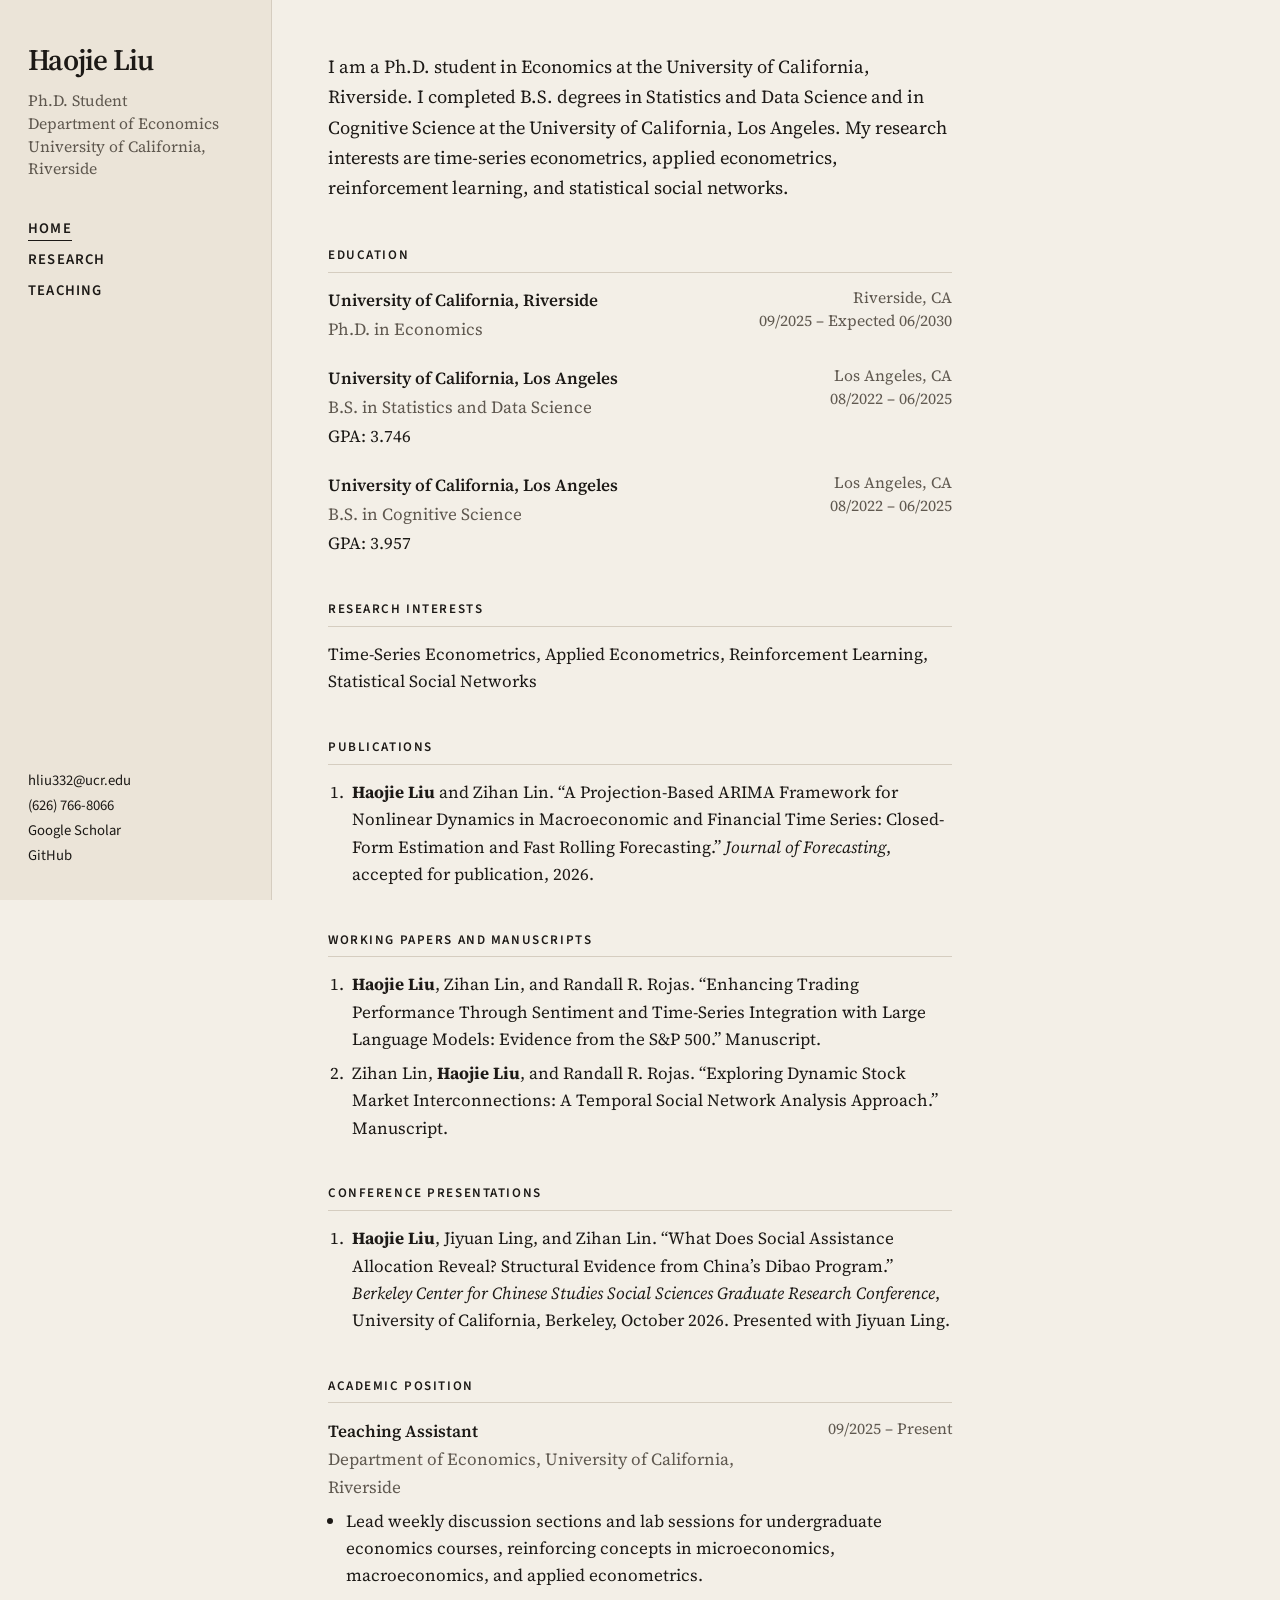
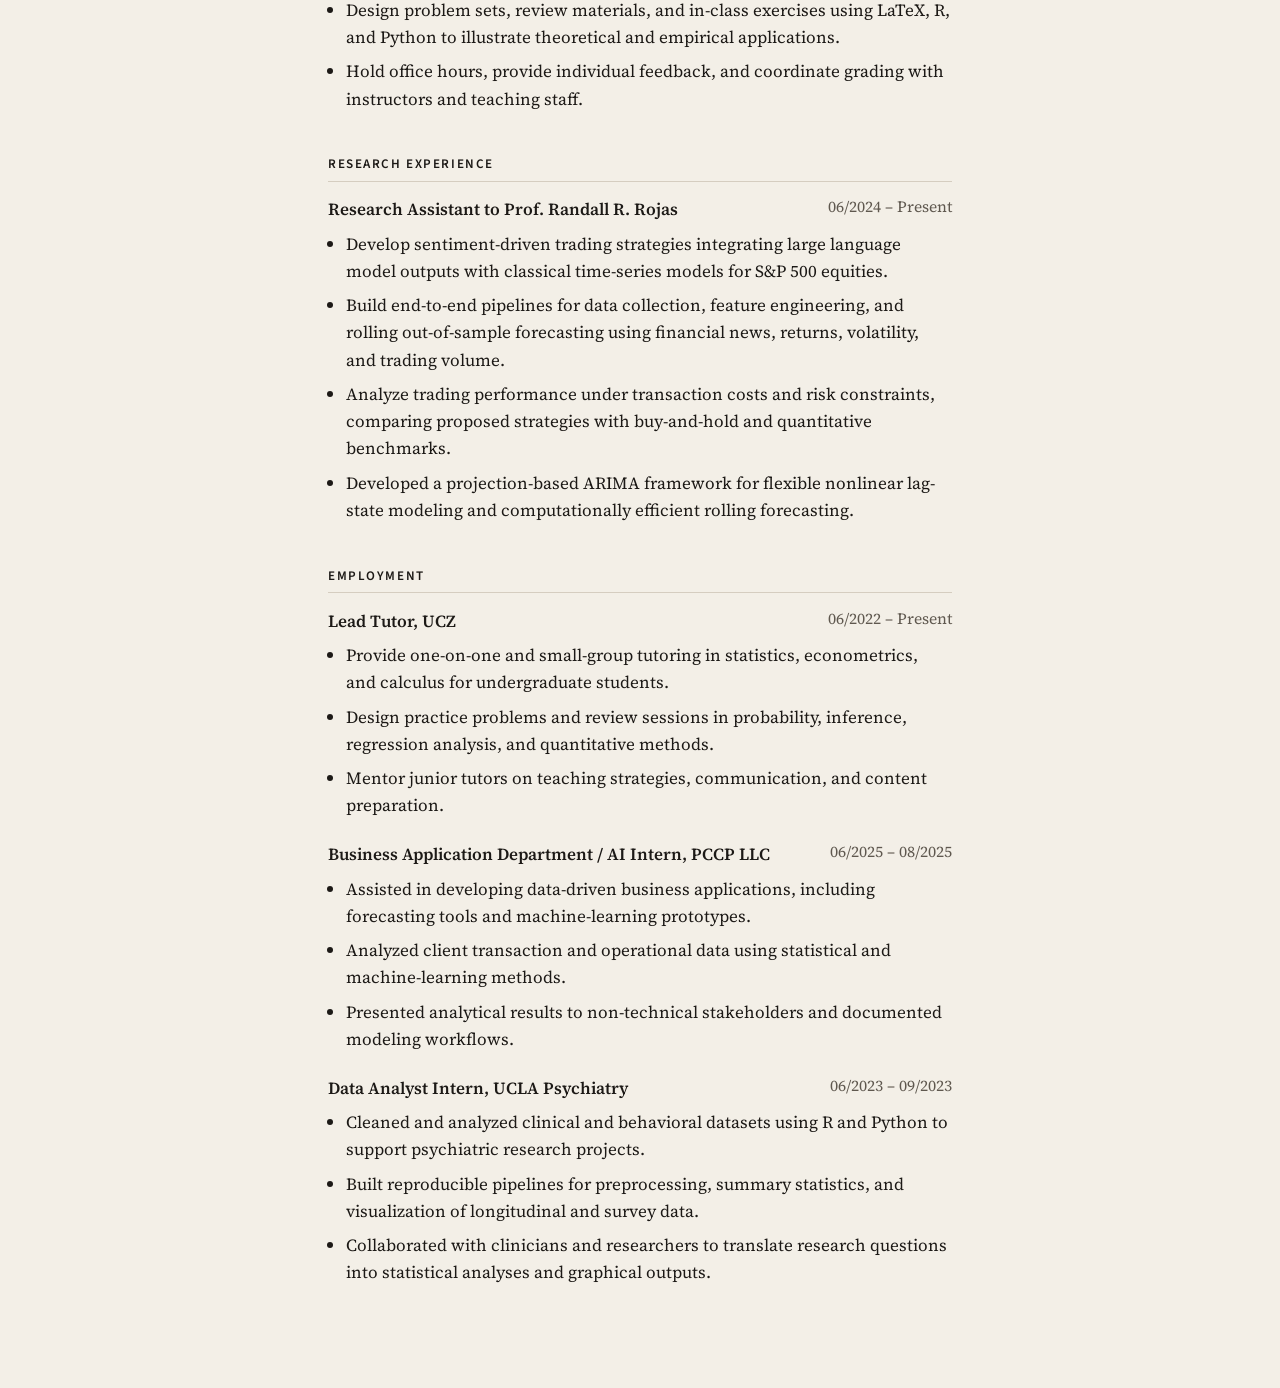
==== index.html @ 84b4c314 "Add a basic academic personal site for GitHub Pages. Home includes a short introduction and the CV. " ====
<!DOCTYPE html>
<html lang="en">
<head>
  <meta charset="utf-8">
  <meta name="viewport" content="width=device-width, initial-scale=1">
  <title>Haojie Liu</title>
  <meta name="description" content="Haojie Liu is a Ph.D. student in Economics at the University of California, Riverside.">
  <meta property="og:title" content="Haojie Liu">
  <meta property="og:description" content="Ph.D. student in Economics at the University of California, Riverside.">
  <meta property="og:type" content="website">
  <meta property="og:url" content="https://gingerbread1213.github.io/">
  <link rel="icon" href="favicon.svg" type="image/svg+xml">
  <link rel="preconnect" href="https://fonts.googleapis.com">
  <link rel="preconnect" href="https://fonts.gstatic.com" crossorigin>
  <link href="https://fonts.googleapis.com/css2?family=Source+Sans+3:wght@400;600&family=Source+Serif+4:ital,opsz,wght@0,8..60,400;0,8..60,600;1,8..60,400&display=swap" rel="stylesheet">
  <link rel="stylesheet" href="styles.css">
</head>
<body>
  <div class="layout">
    <aside class="sidebar">
      <div>
        <p class="name"><a href="index.html">Haojie Liu</a></p>
        <p class="role">Ph.D. Student<br>Department of Economics<br>University of California, Riverside</p>
        <nav class="nav" aria-label="Primary">
          <a href="index.html" aria-current="page">Home</a>
          <a href="research/">Research</a>
          <a href="teaching/">Teaching</a>
        </nav>
      </div>
      <ul class="contacts">
        <li><a href="mailto:hliu332@ucr.edu">hliu332@ucr.edu</a></li>
        <li><a href="tel:+16267668066">(626) 766-8066</a></li>
        <li><a href="https://scholar.google.com/citations?user=C337uh8AAAAJ&amp;hl=en">Google Scholar</a></li>
        <li><a href="https://github.com/Gingerbread1213">GitHub</a></li>
      </ul>
    </aside>

    <main class="content">
      <header class="print-only">
        <h1>Haojie Liu</h1>
        <p>
          University of California, Riverside · Department of Economics<br>
          hliu332@ucr.edu · (626) 766-8066 · github.com/Gingerbread1213
        </p>
      </header>

      <p class="lede">
        I am a Ph.D. student in Economics at the University of California, Riverside.
        I completed B.S. degrees in Statistics and Data Science and in Cognitive Science
        at the University of California, Los Angeles. My research interests are
        time-series econometrics, applied econometrics, reinforcement learning,
        and statistical social networks.
      </p>

      <h2>Education</h2>

      <article class="entry">
        <div class="entry-head">
          <div>
            <div class="entry-title">University of California, Riverside</div>
            <div class="detail">Ph.D. in Economics</div>
          </div>
          <div class="meta">
            <div>Riverside, CA</div>
            <div>09/2025 – Expected 06/2030</div>
          </div>
        </div>
      </article>

      <article class="entry">
        <div class="entry-head">
          <div>
            <div class="entry-title">University of California, Los Angeles</div>
            <div class="detail">B.S. in Statistics and Data Science</div>
            <p class="gpa">GPA: 3.746</p>
          </div>
          <div class="meta">
            <div>Los Angeles, CA</div>
            <div>08/2022 – 06/2025</div>
          </div>
        </div>
      </article>

      <article class="entry">
        <div class="entry-head">
          <div>
            <div class="entry-title">University of California, Los Angeles</div>
            <div class="detail">B.S. in Cognitive Science</div>
            <p class="gpa">GPA: 3.957</p>
          </div>
          <div class="meta">
            <div>Los Angeles, CA</div>
            <div>08/2022 – 06/2025</div>
          </div>
        </div>
      </article>

      <h2>Research Interests</h2>
      <p class="interests">Time-Series Econometrics, Applied Econometrics, Reinforcement Learning, Statistical Social Networks</p>

      <h2>Publications</h2>
      <ol class="papers">
        <li>
          <strong>Haojie Liu</strong> and Zihan Lin.
          “A Projection-Based ARIMA Framework for Nonlinear Dynamics in Macroeconomic and Financial Time Series: Closed-Form Estimation and Fast Rolling Forecasting.”
          <em>Journal of Forecasting</em>, accepted for publication, 2026.
        </li>
      </ol>

      <h2>Working Papers and Manuscripts</h2>
      <ol class="papers">
        <li>
          <strong>Haojie Liu</strong>, Zihan Lin, and Randall R. Rojas.
          “Enhancing Trading Performance Through Sentiment and Time-Series Integration with Large Language Models: Evidence from the S&amp;P 500.”
          Manuscript.
        </li>
        <li>
          Zihan Lin, <strong>Haojie Liu</strong>, and Randall R. Rojas.
          “Exploring Dynamic Stock Market Interconnections: A Temporal Social Network Analysis Approach.”
          Manuscript.
        </li>
      </ol>

      <h2>Conference Presentations</h2>
      <ol class="papers">
        <li>
          <strong>Haojie Liu</strong>, Jiyuan Ling, and Zihan Lin.
          “What Does Social Assistance Allocation Reveal? Structural Evidence from China’s Dibao Program.”
          <em>Berkeley Center for Chinese Studies Social Sciences Graduate Research Conference</em>,
          University of California, Berkeley, October 2026.
          Presented with Jiyuan Ling.
        </li>
      </ol>

      <h2>Academic Position</h2>
      <article class="entry">
        <div class="entry-head">
          <div>
            <div class="entry-title">Teaching Assistant</div>
            <div class="detail">Department of Economics, University of California, Riverside</div>
          </div>
          <div class="meta">09/2025 – Present</div>
        </div>
        <ul class="bullets">
          <li>Lead weekly discussion sections and lab sessions for undergraduate economics courses, reinforcing concepts in microeconomics, macroeconomics, and applied econometrics.</li>
          <li>Design problem sets, review materials, and in-class exercises using LaTeX, R, and Python to illustrate theoretical and empirical applications.</li>
          <li>Hold office hours, provide individual feedback, and coordinate grading with instructors and teaching staff.</li>
        </ul>
      </article>

      <h2>Research Experience</h2>
      <article class="entry">
        <div class="entry-head">
          <div>
            <div class="entry-title">Research Assistant to Prof. Randall R. Rojas</div>
          </div>
          <div class="meta">06/2024 – Present</div>
        </div>
        <ul class="bullets">
          <li>Develop sentiment-driven trading strategies integrating large language model outputs with classical time-series models for S&amp;P 500 equities.</li>
          <li>Build end-to-end pipelines for data collection, feature engineering, and rolling out-of-sample forecasting using financial news, returns, volatility, and trading volume.</li>
          <li>Analyze trading performance under transaction costs and risk constraints, comparing proposed strategies with buy-and-hold and quantitative benchmarks.</li>
          <li>Developed a projection-based ARIMA framework for flexible nonlinear lag-state modeling and computationally efficient rolling forecasting.</li>
        </ul>
      </article>

      <h2>Employment</h2>
      <article class="entry">
        <div class="entry-head">
          <div>
            <div class="entry-title">Lead Tutor, UCZ</div>
          </div>
          <div class="meta">06/2022 – Present</div>
        </div>
        <ul class="bullets">
          <li>Provide one-on-one and small-group tutoring in statistics, econometrics, and calculus for undergraduate students.</li>
          <li>Design practice problems and review sessions in probability, inference, regression analysis, and quantitative methods.</li>
          <li>Mentor junior tutors on teaching strategies, communication, and content preparation.</li>
        </ul>
      </article>

      <article class="entry">
        <div class="entry-head">
          <div>
            <div class="entry-title">Business Application Department / AI Intern, PCCP LLC</div>
          </div>
          <div class="meta">06/2025 – 08/2025</div>
        </div>
        <ul class="bullets">
          <li>Assisted in developing data-driven business applications, including forecasting tools and machine-learning prototypes.</li>
          <li>Analyzed client transaction and operational data using statistical and machine-learning methods.</li>
          <li>Presented analytical results to non-technical stakeholders and documented modeling workflows.</li>
        </ul>
      </article>

      <article class="entry">
        <div class="entry-head">
          <div>
            <div class="entry-title">Data Analyst Intern, UCLA Psychiatry</div>
          </div>
          <div class="meta">06/2023 – 09/2023</div>
        </div>
        <ul class="bullets">
          <li>Cleaned and analyzed clinical and behavioral datasets using R and Python to support psychiatric research projects.</li>
          <li>Built reproducible pipelines for preprocessing, summary statistics, and visualization of longitudinal and survey data.</li>
          <li>Collaborated with clinicians and researchers to translate research questions into statistical analyses and graphical outputs.</li>
        </ul>
      </article>
    </main>
  </div>
</body>
</html>
---- styles.css ----
:root {
  --bg: #f3efe7;
  --side: #ebe4d8;
  --ink: #1c1916;
  --muted: #5f584f;
  --line: #d5cdc0;
  --link: #1a4f86;
  --serif: "Source Serif 4", "Iowan Old Style", Palatino, "Palatino Linotype", Georgia, serif;
  --sans: "Source Sans 3", "Helvetica Neue", Helvetica, Arial, sans-serif;
}

* {
  box-sizing: border-box;
}

html {
  scroll-behavior: smooth;
}

body {
  margin: 0;
  background: var(--bg);
  color: var(--ink);
  font-family: var(--serif);
  font-size: 1.0625rem;
  line-height: 1.6;
}

a {
  color: var(--link);
  text-underline-offset: 0.15em;
}

a:hover {
  color: #0e335c;
}

.layout {
  display: grid;
  grid-template-columns: 272px minmax(0, 1fr);
  min-height: 100vh;
}

.sidebar {
  position: sticky;
  top: 0;
  display: flex;
  flex-direction: column;
  height: 100vh;
  padding: 2.75rem 1.75rem 2rem;
  background: var(--side);
  border-right: 1px solid var(--line);
}

.name {
  margin: 0;
  font-size: 1.85rem;
  font-weight: 600;
  letter-spacing: -0.025em;
  line-height: 1.1;
}

.name a {
  color: inherit;
  text-decoration: none;
}

.role {
  margin: 0.85rem 0 0;
  color: var(--muted);
  font-size: 0.98rem;
  line-height: 1.45;
}

.nav {
  display: flex;
  flex-direction: column;
  gap: 0.45rem;
  margin-top: 2.25rem;
}

.nav a {
  width: fit-content;
  color: var(--ink);
  font-family: var(--sans);
  font-size: 0.92rem;
  font-weight: 600;
  letter-spacing: 0.08em;
  text-decoration: none;
  text-transform: uppercase;
}

.nav a[aria-current="page"] {
  box-shadow: inset 0 -1px 0 var(--ink);
}

.contacts {
  margin: auto 0 0;
  padding: 0;
  list-style: none;
  font-family: var(--sans);
  font-size: 0.92rem;
  line-height: 1.7;
}

.contacts a {
  color: var(--ink);
  text-decoration: none;
}

.contacts a:hover {
  color: var(--link);
  text-decoration: underline;
}

.content {
  max-width: 46rem;
  padding: 3.25rem 3.5rem 5rem;
}

.lede {
  margin: 0;
  font-size: 1.15rem;
  line-height: 1.65;
}

h2 {
  margin: 2.6rem 0 0.9rem;
  padding-bottom: 0.35rem;
  border-bottom: 1px solid var(--line);
  font-family: var(--sans);
  font-size: 0.82rem;
  font-weight: 600;
  letter-spacing: 0.12em;
  text-transform: uppercase;
}

h2:first-child {
  margin-top: 0;
}

.interests {
  margin: 0;
}

.entry {
  margin: 0 0 1.35rem;
}

.entry-head {
  display: flex;
  justify-content: space-between;
  gap: 1.5rem;
}

.entry-title {
  font-weight: 600;
}

.detail,
.meta,
.venue,
.note {
  color: var(--muted);
}

.meta {
  flex: 0 0 auto;
  text-align: right;
  font-size: 0.98rem;
  line-height: 1.45;
}

.detail {
  margin-top: 0.1rem;
}

.gpa {
  margin: 0.15rem 0 0;
}

.bullets,
.papers {
  margin: 0.45rem 0 0;
  padding-left: 1.15rem;
}

.bullets li + li,
.papers li + li {
  margin-top: 0.45rem;
}

.papers {
  padding-left: 1.25rem;
}

.papers li {
  padding-left: 0.25rem;
}

.authors,
.title,
.venue {
  display: inline;
}

.title {
  font-style: italic;
}

.print-only {
  display: none;
}

@media (max-width: 820px) {
  .layout {
    grid-template-columns: 1fr;
  }

  .sidebar {
    position: static;
    height: auto;
    padding: 1.75rem 1.25rem 1.5rem;
    border-right: 0;
    border-bottom: 1px solid var(--line);
  }

  .nav {
    flex-direction: row;
    flex-wrap: wrap;
    gap: 0.4rem 1.15rem;
    margin-top: 1.35rem;
  }

  .contacts {
    margin-top: 1.35rem;
  }

  .content {
    padding: 1.75rem 1.25rem 3.5rem;
  }

  .entry-head {
    flex-direction: column;
    gap: 0.2rem;
  }

  .meta {
    text-align: left;
  }
}

@media print {
  body {
    background: white;
    font-size: 11pt;
  }

  .sidebar {
    display: none;
  }

  .layout {
    display: block;
  }

  .content {
    max-width: none;
    padding: 0;
  }

  .print-only {
    display: block;
    margin-bottom: 1.25rem;
  }

  .print-only h1 {
    margin: 0;
    font-size: 18pt;
  }

  .print-only p {
    margin: 0.35rem 0 0;
  }

  a {
    color: inherit;
    text-decoration: none;
  }

  h2 {
    break-after: avoid;
  }

  .entry,
  .papers li {
    break-inside: avoid;
  }
}
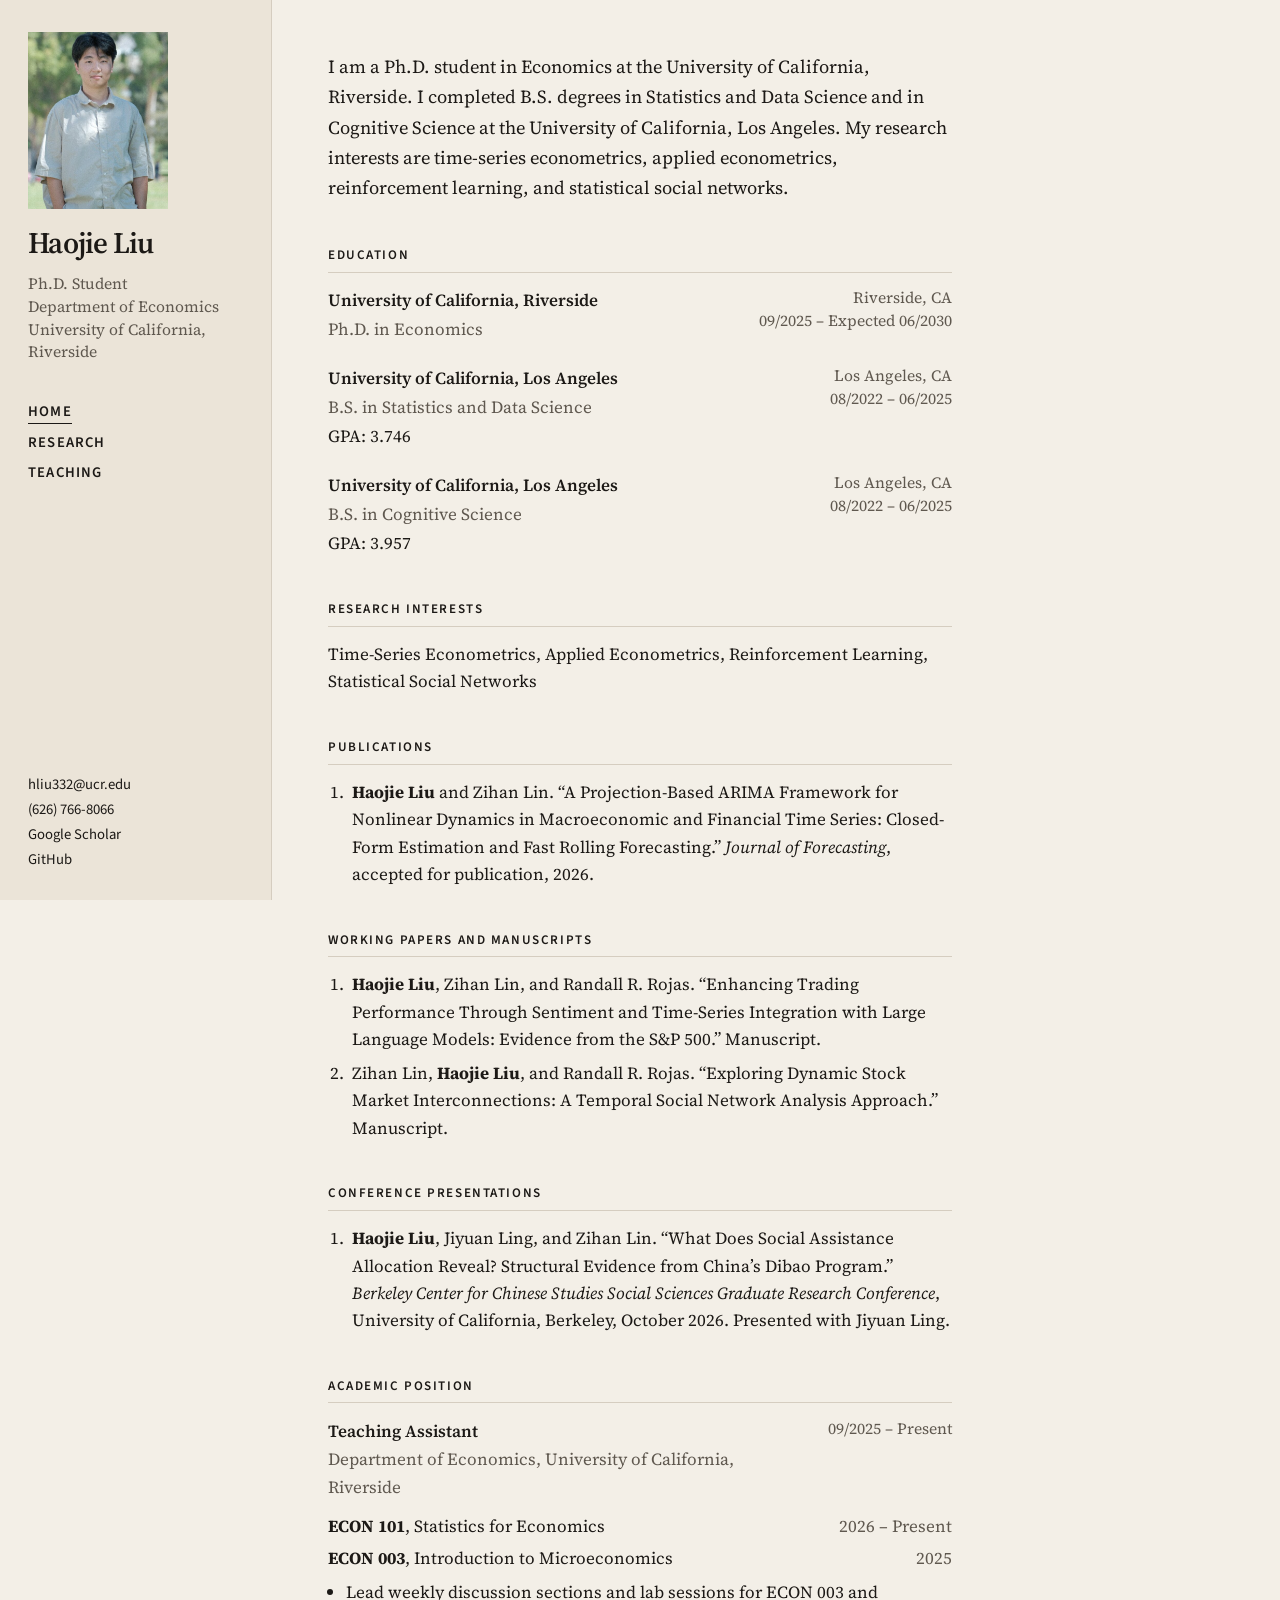
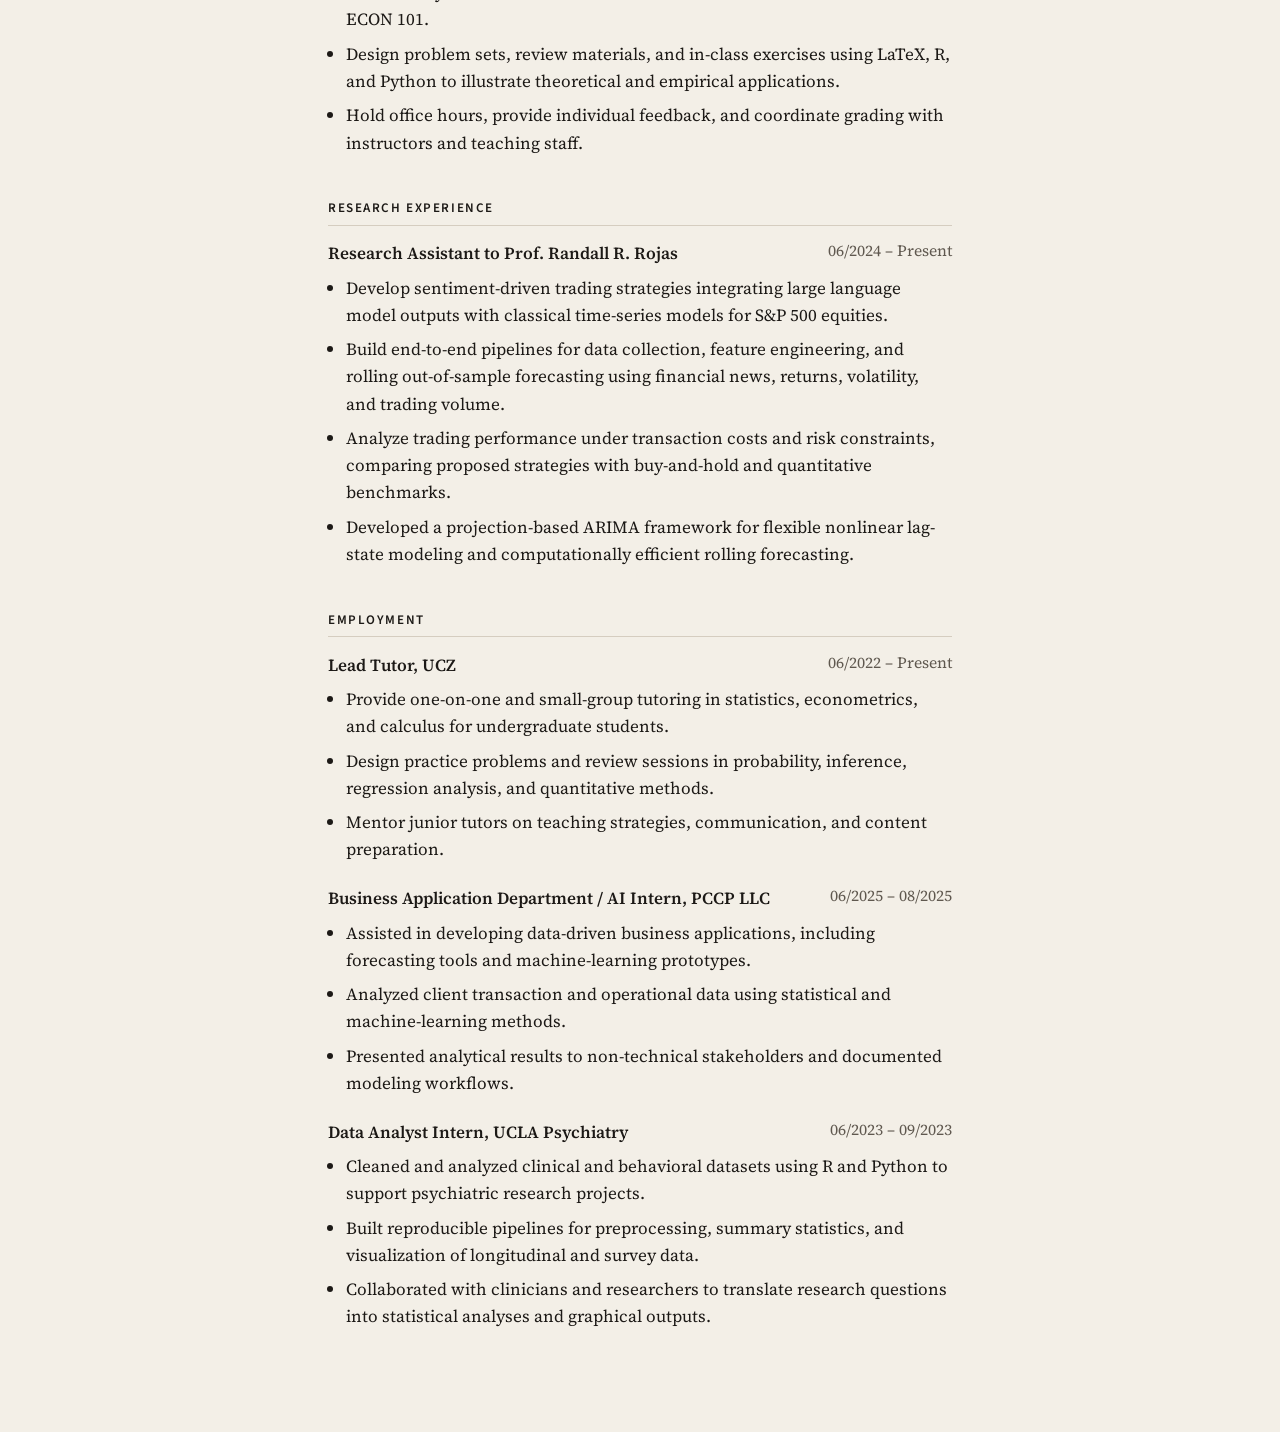
==== commit 506487ea: "Add a profile photo and name the UCR courses on the CV. ECON 101 is the current teaching assignment " ====
--- a/index.html
+++ b/index.html
@@ -19,6 +19,7 @@
   <div class="layout">
     <aside class="sidebar">
       <div>
+        <img class="portrait" src="portrait.jpg" width="540" height="684" alt="Haojie Liu">
         <p class="name"><a href="index.html">Haojie Liu</a></p>
         <p class="role">Ph.D. Student<br>Department of Economics<br>University of California, Riverside</p>
         <nav class="nav" aria-label="Primary">
@@ -37,6 +38,7 @@
 
     <main class="content">
       <header class="print-only">
+        <img src="portrait.jpg" width="540" height="684" alt="">
         <h1>Haojie Liu</h1>
         <p>
           University of California, Riverside · Department of Economics<br>
@@ -141,8 +143,18 @@
           </div>
           <div class="meta">09/2025 – Present</div>
         </div>
-        <ul class="bullets">
-          <li>Lead weekly discussion sections and lab sessions for undergraduate economics courses, reinforcing concepts in microeconomics, macroeconomics, and applied econometrics.</li>
+        <ul class="courses">
+          <li>
+            <span><strong>ECON 101</strong>, Statistics for Economics</span>
+            <span class="when">2026 – Present</span>
+          </li>
+          <li>
+            <span><strong>ECON 003</strong>, Introduction to Microeconomics</span>
+            <span class="when">2025</span>
+          </li>
+        </ul>
+        <ul class="bullets">
+          <li>Lead weekly discussion sections and lab sessions for ECON&nbsp;003 and ECON&nbsp;101.</li>
           <li>Design problem sets, review materials, and in-class exercises using LaTeX, R, and Python to illustrate theoretical and empirical applications.</li>
           <li>Hold office hours, provide individual feedback, and coordinate grading with instructors and teaching staff.</li>
         </ul>
--- a/styles.css
+++ b/styles.css
@@ -47,9 +47,17 @@
   display: flex;
   flex-direction: column;
   height: 100vh;
-  padding: 2.75rem 1.75rem 2rem;
+  overflow-y: auto;
+  padding: 2rem 1.75rem 1.75rem;
   background: var(--side);
   border-right: 1px solid var(--line);
+}
+
+.portrait {
+  display: block;
+  width: 8.75rem;
+  height: auto;
+  margin: 0 0 1.1rem;
 }
 
 .name {
@@ -179,6 +187,28 @@
   margin: 0.15rem 0 0;
 }
 
+.courses {
+  margin: 0.75rem 0 0;
+  padding: 0;
+  list-style: none;
+}
+
+.courses li {
+  display: flex;
+  justify-content: space-between;
+  gap: 1rem;
+}
+
+.courses li + li {
+  margin-top: 0.3rem;
+}
+
+.when {
+  flex: 0 0 auto;
+  color: var(--muted);
+  text-align: right;
+}
+
 .bullets,
 .papers {
   margin: 0.45rem 0 0;
@@ -217,10 +247,14 @@
     grid-template-columns: 1fr;
   }
 
+  .portrait {
+    width: 7.25rem;
+  }
+
   .sidebar {
     position: static;
     height: auto;
-    padding: 1.75rem 1.25rem 1.5rem;
+    padding: 1.5rem 1.25rem 1.35rem;
     border-right: 0;
     border-bottom: 1px solid var(--line);
   }
@@ -279,6 +313,13 @@
     font-size: 18pt;
   }
 
+  .print-only img {
+    float: right;
+    width: 1.15in;
+    height: auto;
+    margin: 0 0 0.4rem 0.6rem;
+  }
+
   .print-only p {
     margin: 0.35rem 0 0;
   }
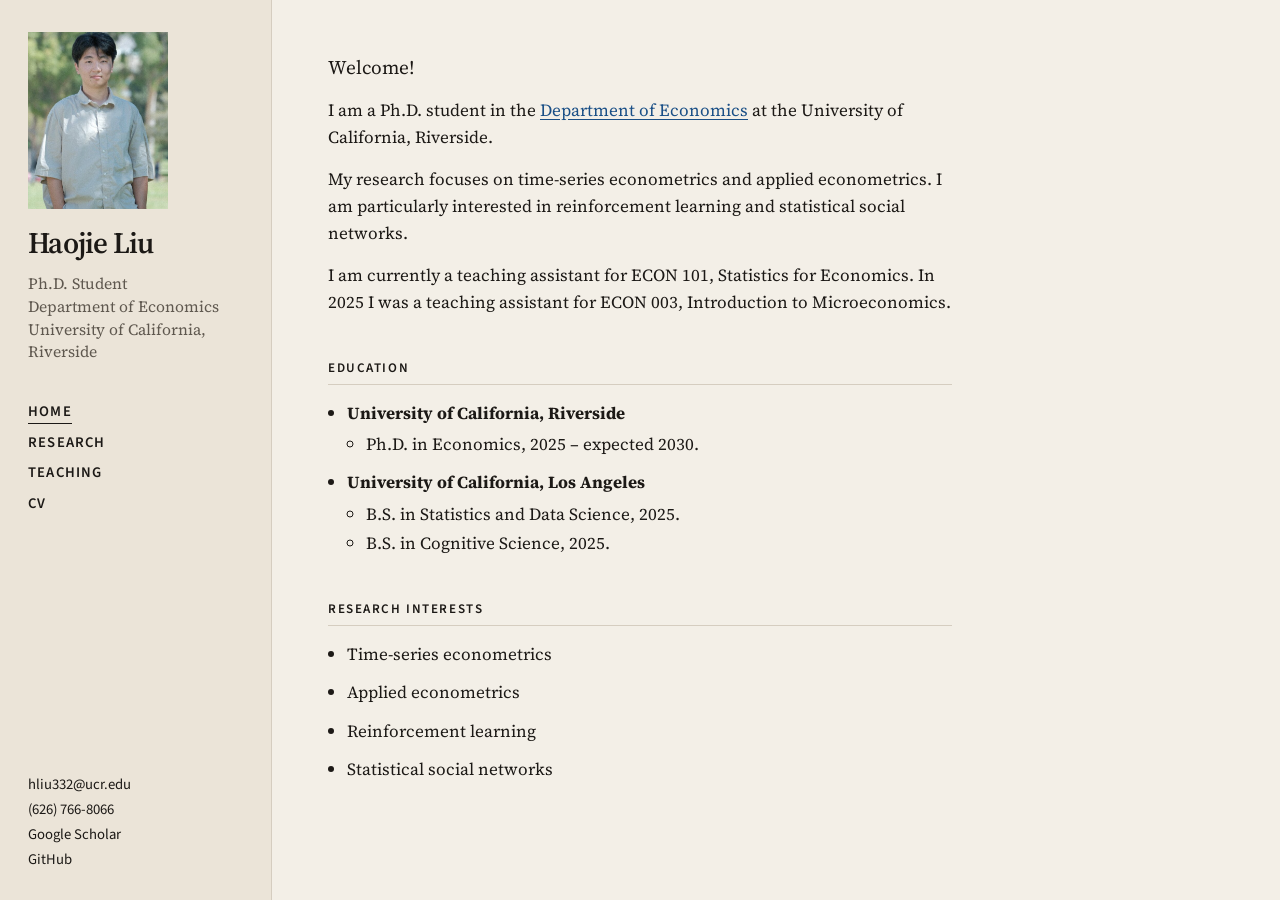
==== commit fd94a265: "Make the home page a short introduction instead of the full CV. Education and research interests sta" ====
--- a/index.html
+++ b/index.html
@@ -26,6 +26,7 @@
           <a href="index.html" aria-current="page">Home</a>
           <a href="research/">Research</a>
           <a href="teaching/">Teaching</a>
+          <a href="cv/">CV</a>
         </nav>
       </div>
       <ul class="contacts">
@@ -37,187 +38,45 @@
     </aside>
 
     <main class="content">
-      <header class="print-only">
-        <img src="portrait.jpg" width="540" height="684" alt="">
-        <h1>Haojie Liu</h1>
-        <p>
-          University of California, Riverside · Department of Economics<br>
-          hliu332@ucr.edu · (626) 766-8066 · github.com/Gingerbread1213
-        </p>
-      </header>
-
-      <p class="lede">
-        I am a Ph.D. student in Economics at the University of California, Riverside.
-        I completed B.S. degrees in Statistics and Data Science and in Cognitive Science
-        at the University of California, Los Angeles. My research interests are
-        time-series econometrics, applied econometrics, reinforcement learning,
-        and statistical social networks.
+      <p class="welcome">Welcome!</p>
+      <p>
+        I am a Ph.D. student in the
+        <a href="https://economics.ucr.edu/">Department of Economics</a>
+        at the University of California, Riverside.
+      </p>
+      <p>
+        My research focuses on time-series econometrics and applied econometrics.
+        I am particularly interested in reinforcement learning and statistical social networks.
+      </p>
+      <p>
+        I am currently a teaching assistant for ECON&nbsp;101, Statistics for Economics.
+        In 2025 I was a teaching assistant for ECON&nbsp;003, Introduction to Microeconomics.
       </p>
 
       <h2>Education</h2>
-
-      <article class="entry">
-        <div class="entry-head">
-          <div>
-            <div class="entry-title">University of California, Riverside</div>
-            <div class="detail">Ph.D. in Economics</div>
-          </div>
-          <div class="meta">
-            <div>Riverside, CA</div>
-            <div>09/2025 – Expected 06/2030</div>
-          </div>
-        </div>
-      </article>
-
-      <article class="entry">
-        <div class="entry-head">
-          <div>
-            <div class="entry-title">University of California, Los Angeles</div>
-            <div class="detail">B.S. in Statistics and Data Science</div>
-            <p class="gpa">GPA: 3.746</p>
-          </div>
-          <div class="meta">
-            <div>Los Angeles, CA</div>
-            <div>08/2022 – 06/2025</div>
-          </div>
-        </div>
-      </article>
-
-      <article class="entry">
-        <div class="entry-head">
-          <div>
-            <div class="entry-title">University of California, Los Angeles</div>
-            <div class="detail">B.S. in Cognitive Science</div>
-            <p class="gpa">GPA: 3.957</p>
-          </div>
-          <div class="meta">
-            <div>Los Angeles, CA</div>
-            <div>08/2022 – 06/2025</div>
-          </div>
-        </div>
-      </article>
+      <ul class="nested">
+        <li>
+          <strong>University of California, Riverside</strong>
+          <ul>
+            <li>Ph.D. in Economics, 2025 – expected 2030.</li>
+          </ul>
+        </li>
+        <li>
+          <strong>University of California, Los Angeles</strong>
+          <ul>
+            <li>B.S. in Statistics and Data Science, 2025.</li>
+            <li>B.S. in Cognitive Science, 2025.</li>
+          </ul>
+        </li>
+      </ul>
 
       <h2>Research Interests</h2>
-      <p class="interests">Time-Series Econometrics, Applied Econometrics, Reinforcement Learning, Statistical Social Networks</p>
-
-      <h2>Publications</h2>
-      <ol class="papers">
-        <li>
-          <strong>Haojie Liu</strong> and Zihan Lin.
-          “A Projection-Based ARIMA Framework for Nonlinear Dynamics in Macroeconomic and Financial Time Series: Closed-Form Estimation and Fast Rolling Forecasting.”
-          <em>Journal of Forecasting</em>, accepted for publication, 2026.
-        </li>
-      </ol>
-
-      <h2>Working Papers and Manuscripts</h2>
-      <ol class="papers">
-        <li>
-          <strong>Haojie Liu</strong>, Zihan Lin, and Randall R. Rojas.
-          “Enhancing Trading Performance Through Sentiment and Time-Series Integration with Large Language Models: Evidence from the S&amp;P 500.”
-          Manuscript.
-        </li>
-        <li>
-          Zihan Lin, <strong>Haojie Liu</strong>, and Randall R. Rojas.
-          “Exploring Dynamic Stock Market Interconnections: A Temporal Social Network Analysis Approach.”
-          Manuscript.
-        </li>
-      </ol>
-
-      <h2>Conference Presentations</h2>
-      <ol class="papers">
-        <li>
-          <strong>Haojie Liu</strong>, Jiyuan Ling, and Zihan Lin.
-          “What Does Social Assistance Allocation Reveal? Structural Evidence from China’s Dibao Program.”
-          <em>Berkeley Center for Chinese Studies Social Sciences Graduate Research Conference</em>,
-          University of California, Berkeley, October 2026.
-          Presented with Jiyuan Ling.
-        </li>
-      </ol>
-
-      <h2>Academic Position</h2>
-      <article class="entry">
-        <div class="entry-head">
-          <div>
-            <div class="entry-title">Teaching Assistant</div>
-            <div class="detail">Department of Economics, University of California, Riverside</div>
-          </div>
-          <div class="meta">09/2025 – Present</div>
-        </div>
-        <ul class="courses">
-          <li>
-            <span><strong>ECON 101</strong>, Statistics for Economics</span>
-            <span class="when">2026 – Present</span>
-          </li>
-          <li>
-            <span><strong>ECON 003</strong>, Introduction to Microeconomics</span>
-            <span class="when">2025</span>
-          </li>
-        </ul>
-        <ul class="bullets">
-          <li>Lead weekly discussion sections and lab sessions for ECON&nbsp;003 and ECON&nbsp;101.</li>
-          <li>Design problem sets, review materials, and in-class exercises using LaTeX, R, and Python to illustrate theoretical and empirical applications.</li>
-          <li>Hold office hours, provide individual feedback, and coordinate grading with instructors and teaching staff.</li>
-        </ul>
-      </article>
-
-      <h2>Research Experience</h2>
-      <article class="entry">
-        <div class="entry-head">
-          <div>
-            <div class="entry-title">Research Assistant to Prof. Randall R. Rojas</div>
-          </div>
-          <div class="meta">06/2024 – Present</div>
-        </div>
-        <ul class="bullets">
-          <li>Develop sentiment-driven trading strategies integrating large language model outputs with classical time-series models for S&amp;P 500 equities.</li>
-          <li>Build end-to-end pipelines for data collection, feature engineering, and rolling out-of-sample forecasting using financial news, returns, volatility, and trading volume.</li>
-          <li>Analyze trading performance under transaction costs and risk constraints, comparing proposed strategies with buy-and-hold and quantitative benchmarks.</li>
-          <li>Developed a projection-based ARIMA framework for flexible nonlinear lag-state modeling and computationally efficient rolling forecasting.</li>
-        </ul>
-      </article>
-
-      <h2>Employment</h2>
-      <article class="entry">
-        <div class="entry-head">
-          <div>
-            <div class="entry-title">Lead Tutor, UCZ</div>
-          </div>
-          <div class="meta">06/2022 – Present</div>
-        </div>
-        <ul class="bullets">
-          <li>Provide one-on-one and small-group tutoring in statistics, econometrics, and calculus for undergraduate students.</li>
-          <li>Design practice problems and review sessions in probability, inference, regression analysis, and quantitative methods.</li>
-          <li>Mentor junior tutors on teaching strategies, communication, and content preparation.</li>
-        </ul>
-      </article>
-
-      <article class="entry">
-        <div class="entry-head">
-          <div>
-            <div class="entry-title">Business Application Department / AI Intern, PCCP LLC</div>
-          </div>
-          <div class="meta">06/2025 – 08/2025</div>
-        </div>
-        <ul class="bullets">
-          <li>Assisted in developing data-driven business applications, including forecasting tools and machine-learning prototypes.</li>
-          <li>Analyzed client transaction and operational data using statistical and machine-learning methods.</li>
-          <li>Presented analytical results to non-technical stakeholders and documented modeling workflows.</li>
-        </ul>
-      </article>
-
-      <article class="entry">
-        <div class="entry-head">
-          <div>
-            <div class="entry-title">Data Analyst Intern, UCLA Psychiatry</div>
-          </div>
-          <div class="meta">06/2023 – 09/2023</div>
-        </div>
-        <ul class="bullets">
-          <li>Cleaned and analyzed clinical and behavioral datasets using R and Python to support psychiatric research projects.</li>
-          <li>Built reproducible pipelines for preprocessing, summary statistics, and visualization of longitudinal and survey data.</li>
-          <li>Collaborated with clinicians and researchers to translate research questions into statistical analyses and graphical outputs.</li>
-        </ul>
-      </article>
+      <ul class="nested">
+        <li>Time-series econometrics</li>
+        <li>Applied econometrics</li>
+        <li>Reinforcement learning</li>
+        <li>Statistical social networks</li>
+      </ul>
     </main>
   </div>
 </body>
--- a/styles.css
+++ b/styles.css
@@ -132,6 +132,34 @@
   line-height: 1.65;
 }
 
+.welcome {
+  margin: 0 0 0.9rem;
+  font-size: 1.2rem;
+}
+
+.content > p {
+  margin: 0 0 0.9rem;
+}
+
+.nested {
+  margin: 0.2rem 0 0;
+  padding-left: 1.2rem;
+}
+
+.nested > li + li {
+  margin-top: 0.7rem;
+}
+
+.nested ul {
+  margin: 0.25rem 0 0;
+  padding-left: 1.15rem;
+  list-style: circle;
+}
+
+.nested ul li + li {
+  margin-top: 0.15rem;
+}
+
 h2 {
   margin: 2.6rem 0 0.9rem;
   padding-bottom: 0.35rem;
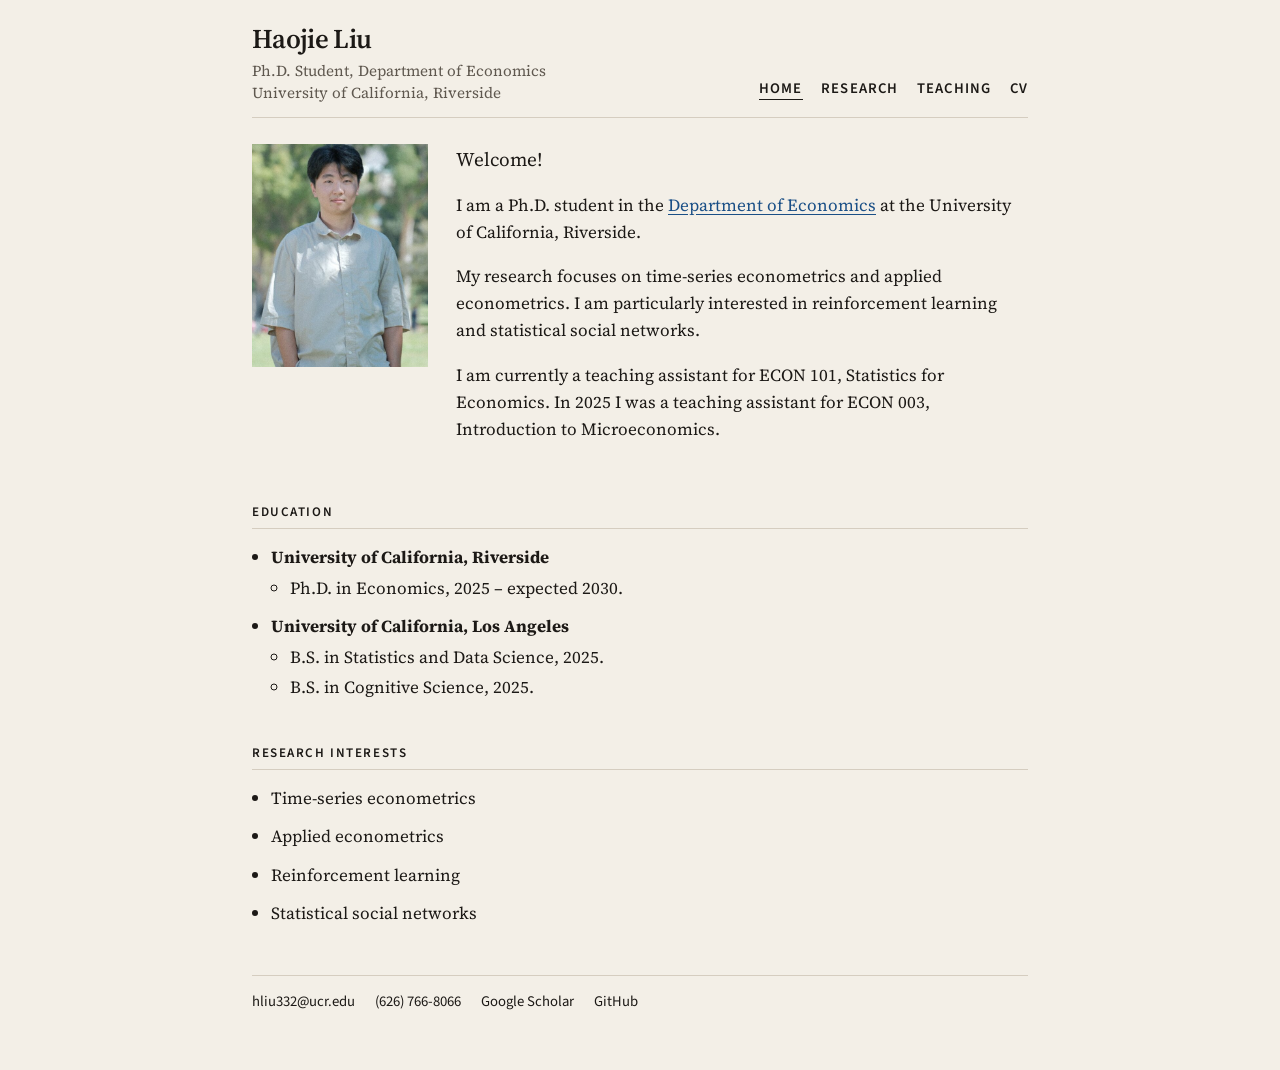
==== commit afd9ee47: "Replace the overlapping sidebar with a top navigation bar. Contact links no longer sit on top of the" ====
--- a/index.html
+++ b/index.html
@@ -16,28 +16,24 @@
   <link rel="stylesheet" href="styles.css">
 </head>
 <body>
-  <div class="layout">
-    <aside class="sidebar">
+  <div class="frame">
+    <header class="site-header">
       <div>
-        <img class="portrait" src="portrait.jpg" width="540" height="684" alt="Haojie Liu">
         <p class="name"><a href="index.html">Haojie Liu</a></p>
-        <p class="role">Ph.D. Student<br>Department of Economics<br>University of California, Riverside</p>
-        <nav class="nav" aria-label="Primary">
-          <a href="index.html" aria-current="page">Home</a>
-          <a href="research/">Research</a>
-          <a href="teaching/">Teaching</a>
-          <a href="cv/">CV</a>
-        </nav>
+        <p class="role">Ph.D. Student, Department of Economics<br>University of California, Riverside</p>
       </div>
-      <ul class="contacts">
-        <li><a href="mailto:hliu332@ucr.edu">hliu332@ucr.edu</a></li>
-        <li><a href="tel:+16267668066">(626) 766-8066</a></li>
-        <li><a href="https://scholar.google.com/citations?user=C337uh8AAAAJ&amp;hl=en">Google Scholar</a></li>
-        <li><a href="https://github.com/Gingerbread1213">GitHub</a></li>
-      </ul>
-    </aside>
+      <nav class="nav" aria-label="Primary">
+        <a href="index.html" aria-current="page">Home</a>
+        <a href="research/">Research</a>
+        <a href="teaching/">Teaching</a>
+        <a href="cv/">CV</a>
+      </nav>
+    </header>
 
     <main class="content">
+      <div class="intro">
+        <img class="portrait" src="portrait.jpg" width="540" height="684" alt="Haojie Liu">
+        <div>
       <p class="welcome">Welcome!</p>
       <p>
         I am a Ph.D. student in the
@@ -52,6 +48,8 @@
         I am currently a teaching assistant for ECON&nbsp;101, Statistics for Economics.
         In 2025 I was a teaching assistant for ECON&nbsp;003, Introduction to Microeconomics.
       </p>
+        </div>
+      </div>
 
       <h2>Education</h2>
       <ul class="nested">
@@ -78,6 +76,12 @@
         <li>Statistical social networks</li>
       </ul>
     </main>
+    <footer class="site-footer">
+      <a href="mailto:hliu332@ucr.edu">hliu332@ucr.edu</a>
+      <a href="tel:+16267668066">(626) 766-8066</a>
+      <a href="https://scholar.google.com/citations?user=C337uh8AAAAJ&amp;hl=en">Google Scholar</a>
+      <a href="https://github.com/Gingerbread1213">GitHub</a>
+    </footer>
   </div>
 </body>
 </html>
--- a/styles.css
+++ b/styles.css
@@ -35,34 +35,28 @@
   color: #0e335c;
 }
 
-.layout {
-  display: grid;
-  grid-template-columns: 272px minmax(0, 1fr);
-  min-height: 100vh;
-}
-
-.sidebar {
+.frame {
+  max-width: 52rem;
+  margin: 0 auto;
+  padding: 0 1.75rem 3.5rem;
+}
+
+.site-header {
+  display: flex;
+  justify-content: space-between;
+  align-items: flex-end;
+  gap: 2rem;
   position: sticky;
   top: 0;
-  display: flex;
-  flex-direction: column;
-  height: 100vh;
-  overflow-y: auto;
-  padding: 2rem 1.75rem 1.75rem;
-  background: var(--side);
-  border-right: 1px solid var(--line);
-}
-
-.portrait {
-  display: block;
-  width: 8.75rem;
-  height: auto;
-  margin: 0 0 1.1rem;
+  z-index: 2;
+  padding: 1.5rem 0 0.9rem;
+  background: var(--bg);
+  border-bottom: 1px solid var(--line);
 }
 
 .name {
   margin: 0;
-  font-size: 1.85rem;
+  font-size: 1.7rem;
   font-weight: 600;
   letter-spacing: -0.025em;
   line-height: 1.1;
@@ -74,21 +68,21 @@
 }
 
 .role {
-  margin: 0.85rem 0 0;
+  margin: 0.4rem 0 0;
   color: var(--muted);
-  font-size: 0.98rem;
-  line-height: 1.45;
+  font-size: 0.95rem;
+  line-height: 1.4;
 }
 
 .nav {
   display: flex;
-  flex-direction: column;
-  gap: 0.45rem;
-  margin-top: 2.25rem;
+  flex-wrap: wrap;
+  justify-content: flex-end;
+  gap: 0.35rem 1.15rem;
+  margin: 0 0 0.15rem;
 }
 
 .nav a {
-  width: fit-content;
   color: var(--ink);
   font-family: var(--sans);
   font-size: 0.92rem;
@@ -102,28 +96,43 @@
   box-shadow: inset 0 -1px 0 var(--ink);
 }
 
-.contacts {
-  margin: auto 0 0;
-  padding: 0;
-  list-style: none;
+.intro {
+  display: grid;
+  grid-template-columns: 11rem minmax(0, 1fr);
+  gap: 1.75rem;
+  align-items: start;
+  margin-top: 0;
+}
+
+.portrait {
+  display: block;
+  width: 100%;
+  height: auto;
+}
+
+.content {
+  padding-top: 1.6rem;
+}
+
+.site-footer {
+  display: flex;
+  flex-wrap: wrap;
+  gap: 0.35rem 1.25rem;
+  margin-top: 3rem;
+  padding-top: 0.9rem;
+  border-top: 1px solid var(--line);
   font-family: var(--sans);
   font-size: 0.92rem;
-  line-height: 1.7;
-}
-
-.contacts a {
+}
+
+.site-footer a {
   color: var(--ink);
   text-decoration: none;
 }
 
-.contacts a:hover {
+.site-footer a:hover {
   color: var(--link);
   text-decoration: underline;
-}
-
-.content {
-  max-width: 46rem;
-  padding: 3.25rem 3.5rem 5rem;
 }
 
 .lede {
@@ -185,8 +194,15 @@
 
 .entry-head {
   display: flex;
+  flex-wrap: wrap;
   justify-content: space-between;
-  gap: 1.5rem;
+  align-items: baseline;
+  gap: 0.2rem 1.5rem;
+}
+
+.entry-head > :first-child {
+  flex: 1 1 16rem;
+  min-width: 0;
 }
 
 .entry-title {
@@ -223,8 +239,9 @@
 
 .courses li {
   display: flex;
+  flex-wrap: wrap;
   justify-content: space-between;
-  gap: 1rem;
+  gap: 0.15rem 1rem;
 }
 
 .courses li + li {
@@ -270,41 +287,25 @@
   display: none;
 }
 
-@media (max-width: 820px) {
-  .layout {
-    grid-template-columns: 1fr;
-  }
-
-  .portrait {
-    width: 7.25rem;
-  }
-
-  .sidebar {
+@media (max-width: 720px) {
+  .frame {
+    padding: 0 1.15rem 2.75rem;
+  }
+
+  .site-header {
+    flex-direction: column;
+    align-items: flex-start;
+    gap: 0.85rem;
     position: static;
-    height: auto;
-    padding: 1.5rem 1.25rem 1.35rem;
-    border-right: 0;
-    border-bottom: 1px solid var(--line);
   }
 
   .nav {
-    flex-direction: row;
-    flex-wrap: wrap;
-    gap: 0.4rem 1.15rem;
-    margin-top: 1.35rem;
-  }
-
-  .contacts {
-    margin-top: 1.35rem;
-  }
-
-  .content {
-    padding: 1.75rem 1.25rem 3.5rem;
-  }
-
-  .entry-head {
-    flex-direction: column;
-    gap: 0.2rem;
+    justify-content: flex-start;
+  }
+
+  .intro {
+    grid-template-columns: 8.5rem minmax(0, 1fr);
+    gap: 1rem;
   }
 
   .meta {
@@ -318,16 +319,17 @@
     font-size: 11pt;
   }
 
-  .sidebar {
+  .site-header,
+  .site-footer {
     display: none;
   }
 
-  .layout {
-    display: block;
+  .frame {
+    max-width: none;
+    padding: 0;
   }
 
   .content {
-    max-width: none;
     padding: 0;
   }
 
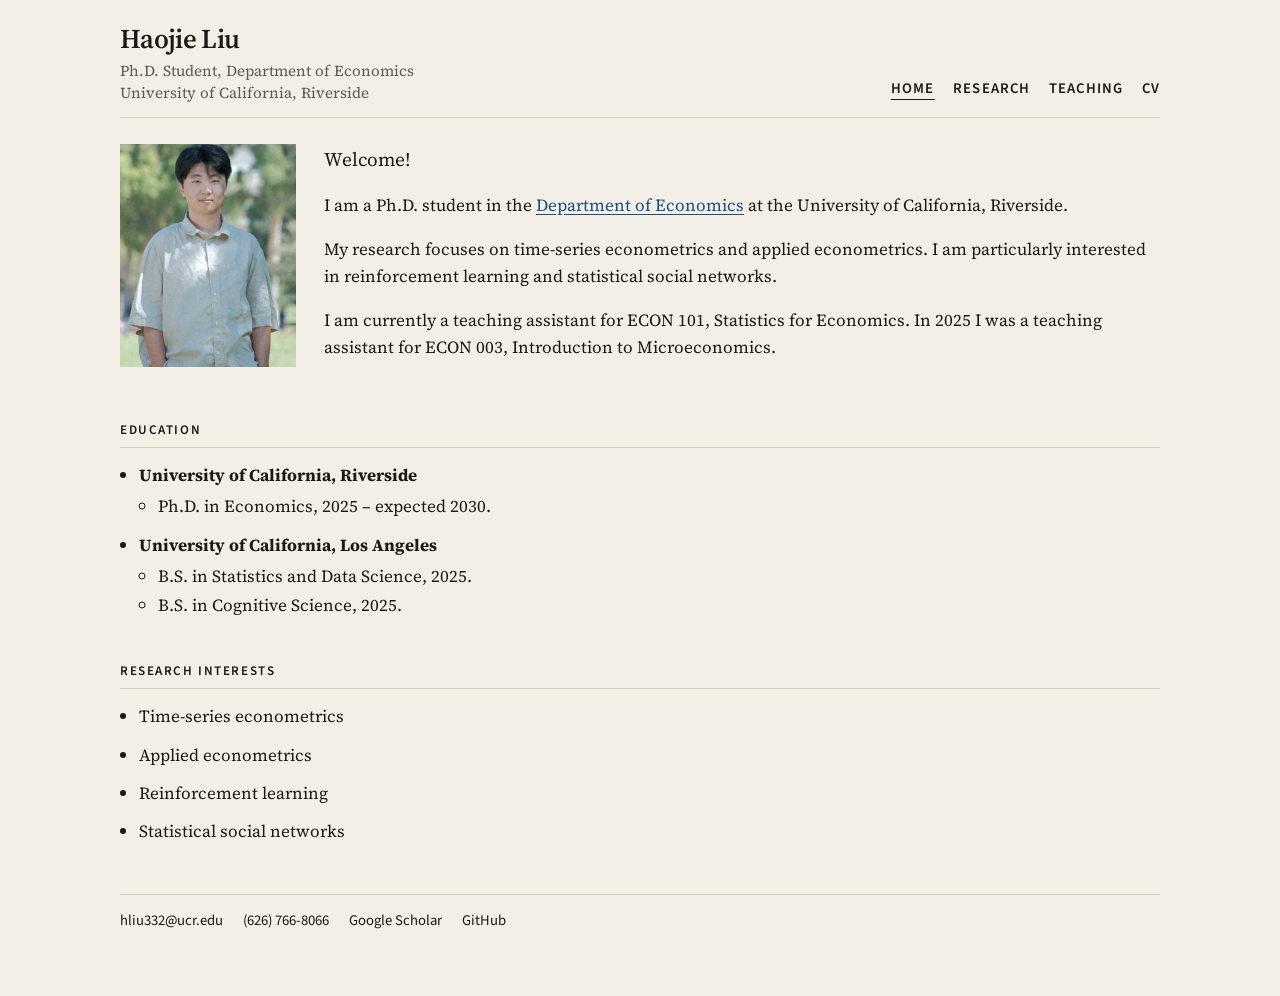
==== commit 21ed20af: "Center the page on wide screens. The column now sits in the middle instead of leaving the right side" ====
--- a/index.html
+++ b/index.html
@@ -13,7 +13,7 @@
   <link rel="preconnect" href="https://fonts.googleapis.com">
   <link rel="preconnect" href="https://fonts.gstatic.com" crossorigin>
   <link href="https://fonts.googleapis.com/css2?family=Source+Sans+3:wght@400;600&family=Source+Serif+4:ital,opsz,wght@0,8..60,400;0,8..60,600;1,8..60,400&display=swap" rel="stylesheet">
-  <link rel="stylesheet" href="styles.css">
+  <link rel="stylesheet" href="styles.css?v=5">
 </head>
 <body>
   <div class="frame">
--- a/styles.css
+++ b/styles.css
@@ -24,6 +24,8 @@
   font-family: var(--serif);
   font-size: 1.0625rem;
   line-height: 1.6;
+  display: flex;
+  justify-content: center;
 }
 
 a {
@@ -36,9 +38,8 @@
 }
 
 .frame {
-  max-width: 52rem;
-  margin: 0 auto;
-  padding: 0 1.75rem 3.5rem;
+  width: min(70rem, 100%);
+  padding: 0 2.5rem 4rem;
 }
 
 .site-header {
@@ -227,10 +228,6 @@
   margin-top: 0.1rem;
 }
 
-.gpa {
-  margin: 0.15rem 0 0;
-}
-
 .courses {
   margin: 0.75rem 0 0;
   padding: 0;
@@ -315,6 +312,7 @@
 
 @media print {
   body {
+    display: block;
     background: white;
     font-size: 11pt;
   }
@@ -325,7 +323,7 @@
   }
 
   .frame {
-    max-width: none;
+    width: 100%;
     padding: 0;
   }
 
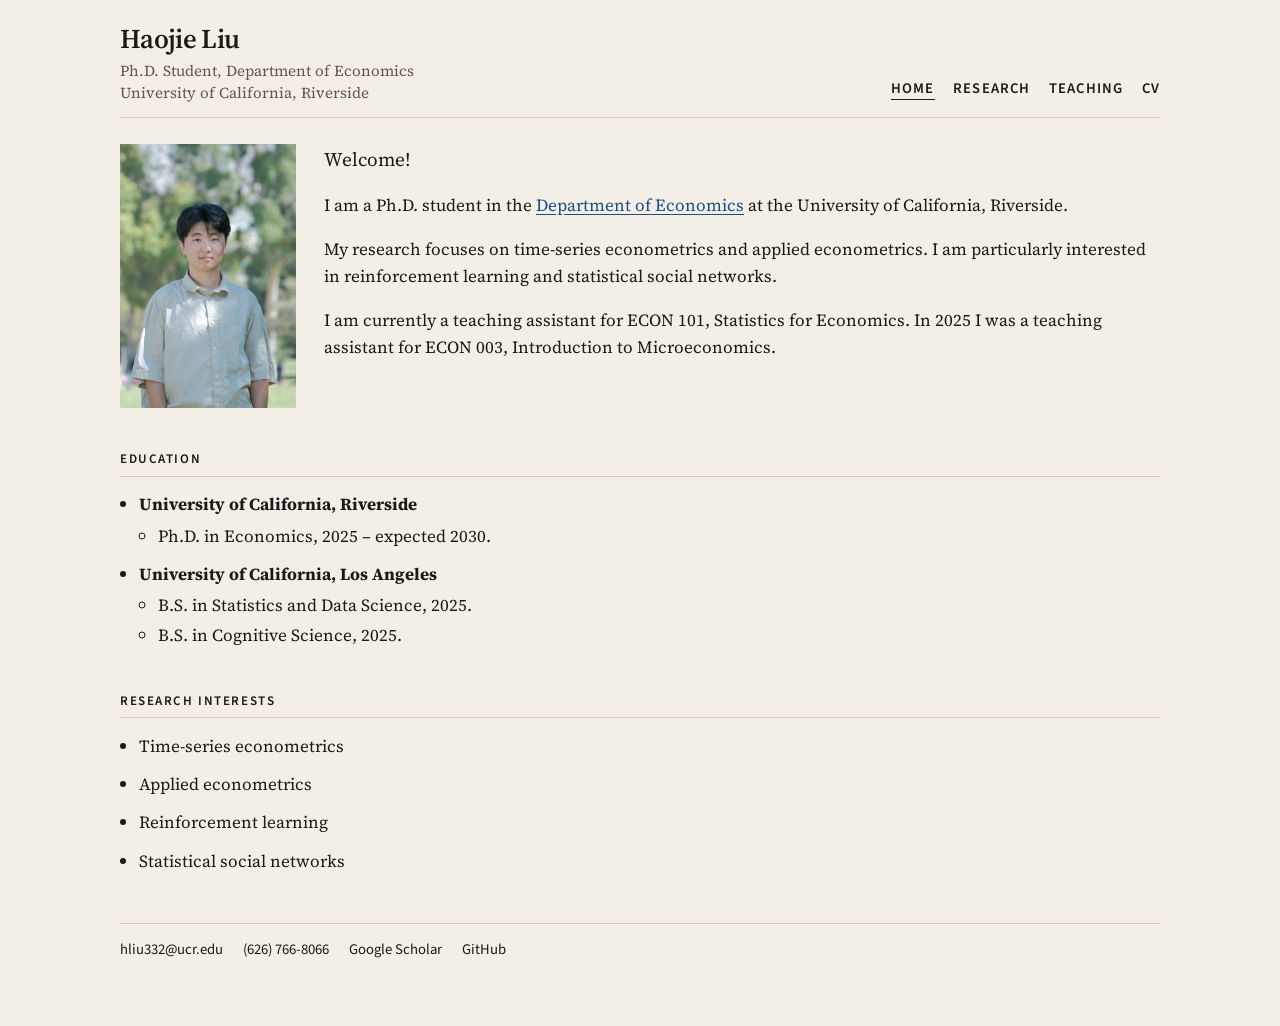
==== commit 527c42b2: "Leave space above the head in the profile photo. Co-authored-by: Cursor <cursoragent@cursor.com>" ====
--- a/index.html
+++ b/index.html
@@ -32,7 +32,7 @@
 
     <main class="content">
       <div class="intro">
-        <img class="portrait" src="portrait.jpg" width="540" height="684" alt="Haojie Liu">
+        <img class="portrait" src="portrait.jpg?v=2" width="640" height="960" alt="Haojie Liu">
         <div>
       <p class="welcome">Welcome!</p>
       <p>
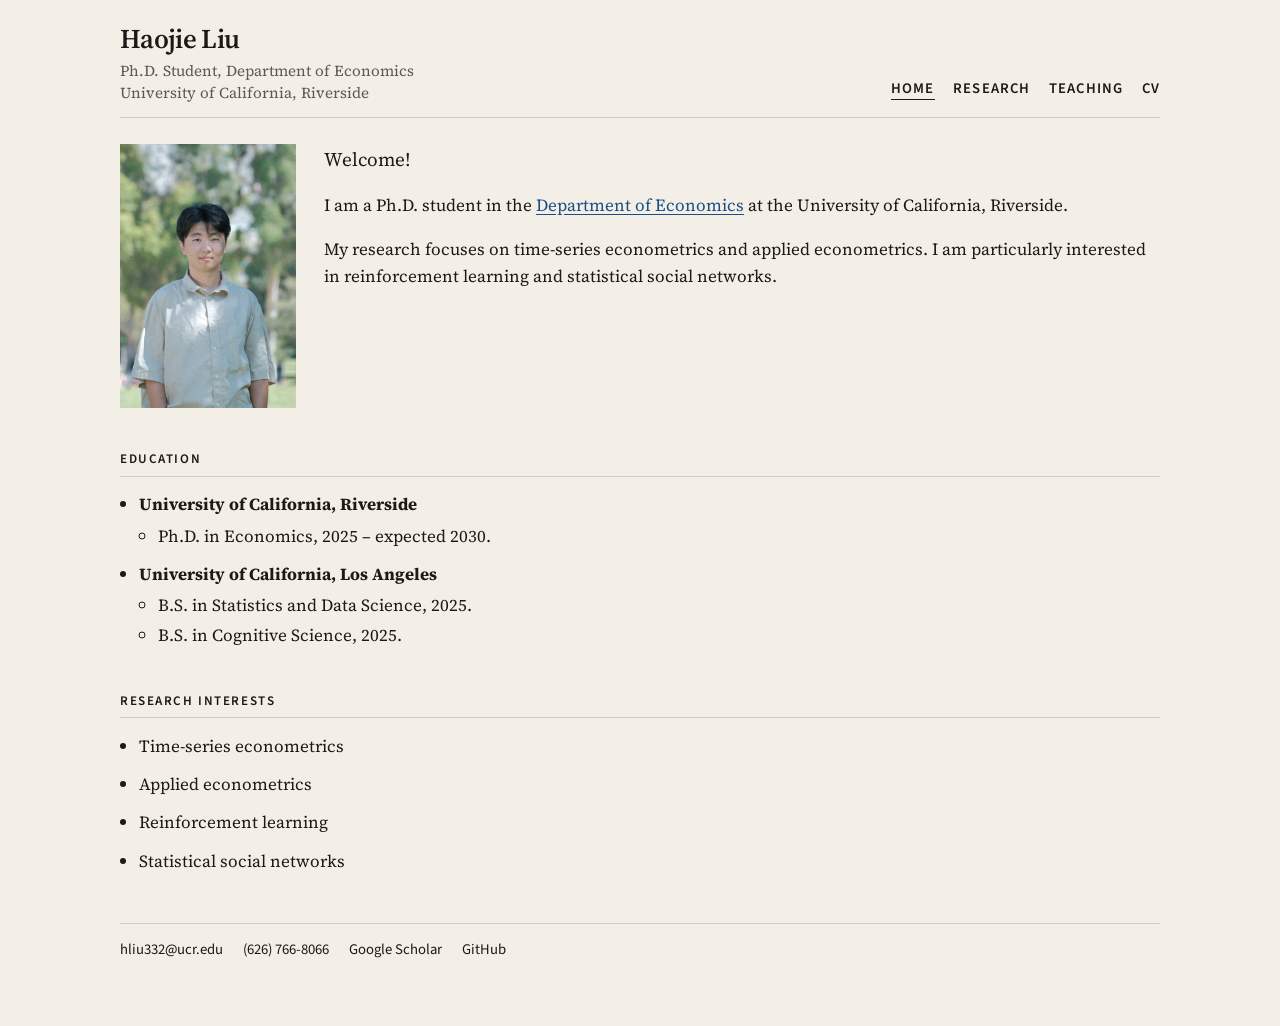
==== commit 870f201a: "Drop the teaching descriptions and keep the course appointments. Co-authored-by: Cursor <cursoragent" ====
--- a/index.html
+++ b/index.html
@@ -44,10 +44,6 @@
         My research focuses on time-series econometrics and applied econometrics.
         I am particularly interested in reinforcement learning and statistical social networks.
       </p>
-      <p>
-        I am currently a teaching assistant for ECON&nbsp;101, Statistics for Economics.
-        In 2025 I was a teaching assistant for ECON&nbsp;003, Introduction to Microeconomics.
-      </p>
         </div>
       </div>
 
